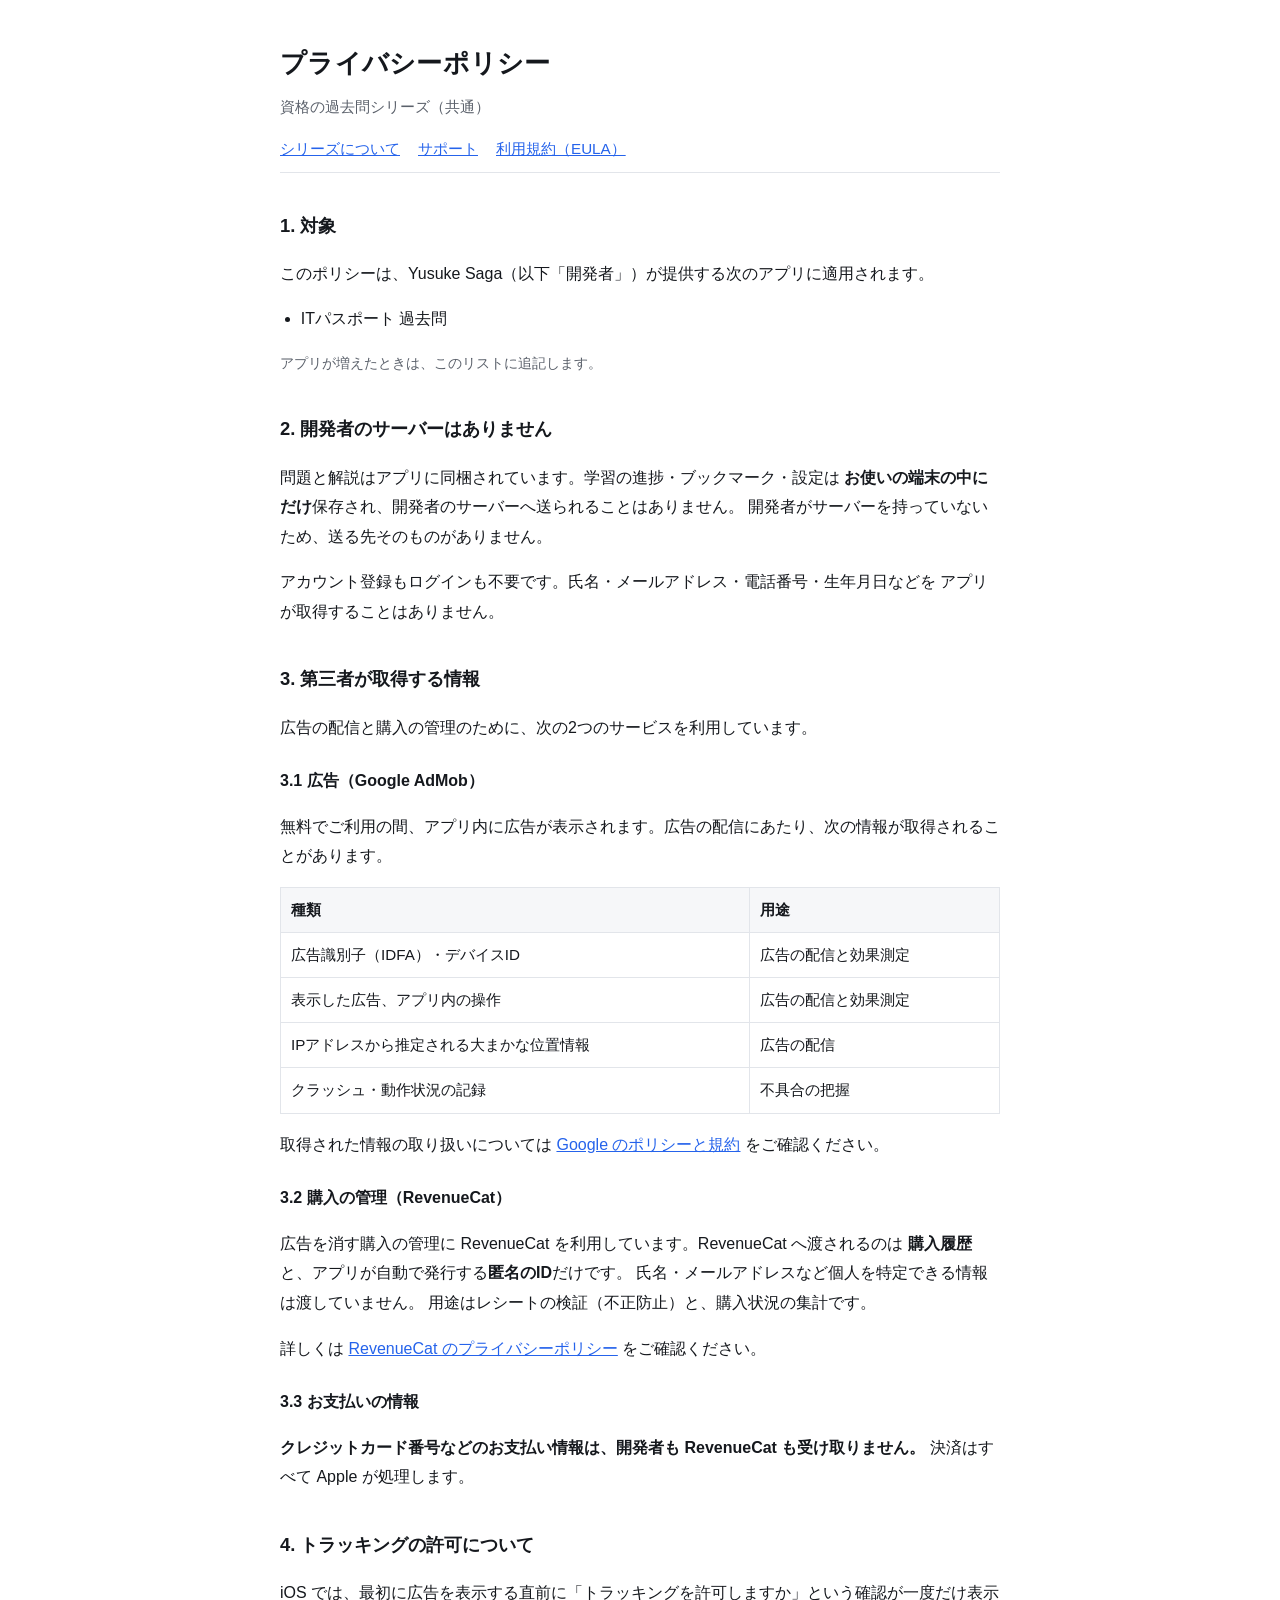
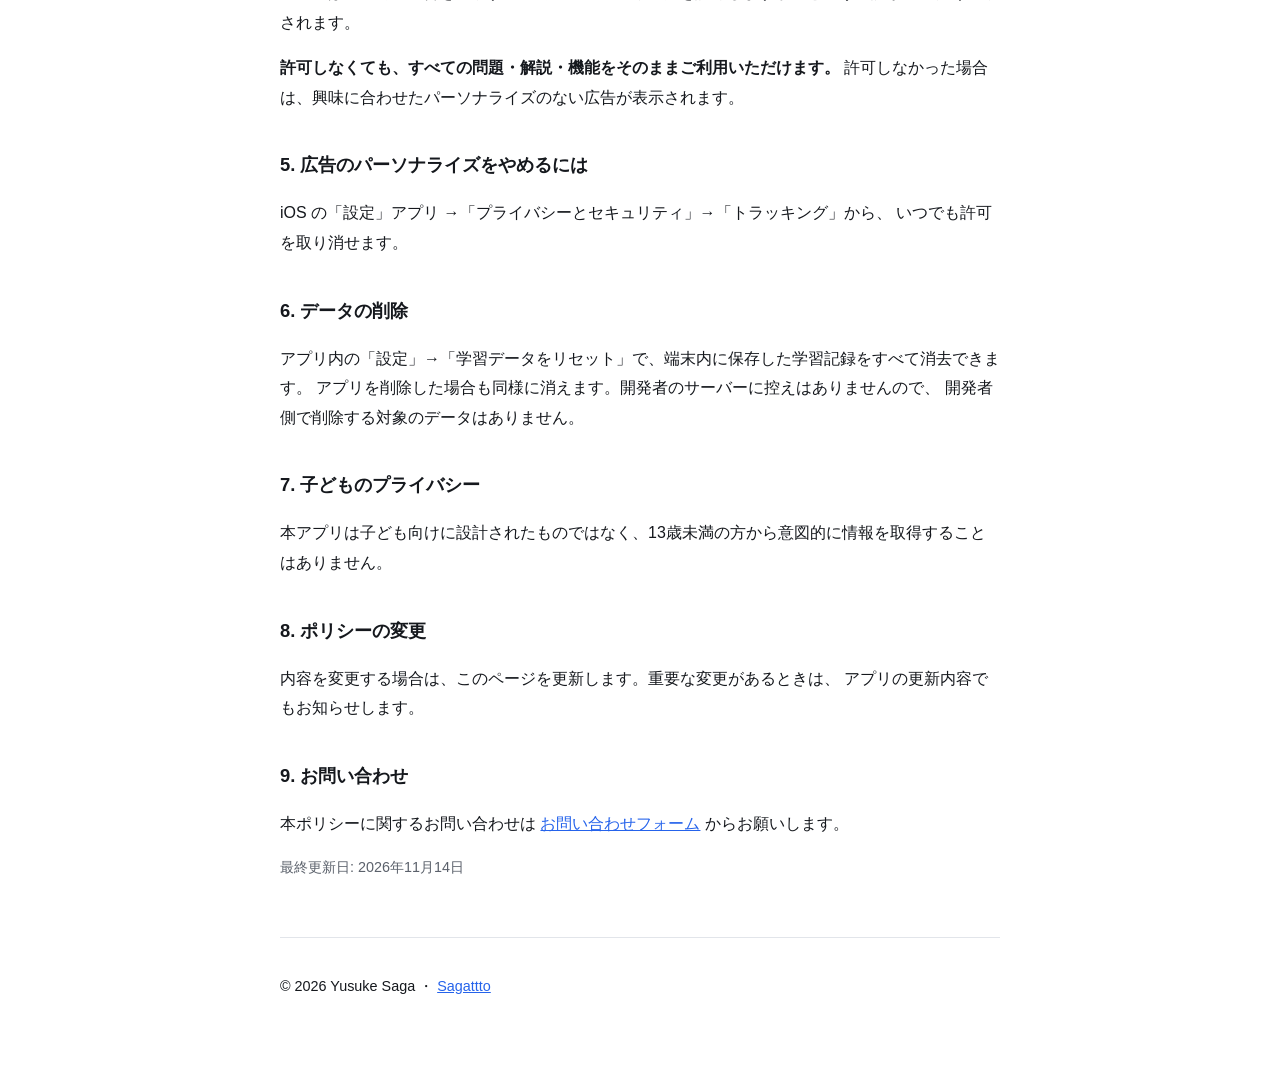
==== shikaku/privacy.html @ 4cab03e2 "規約・サポート・app-ads.txt 連絡先は全アプリ共通のお問い合わせフォームに統一している。 個人のメールアドレスはこのサイトに載せない。  - index.html … 開発者サイトの入口。A" ====
<!DOCTYPE html>
<html lang="ja">
<head>
<meta charset="utf-8">
<meta name="viewport" content="width=device-width, initial-scale=1">
<title>プライバシーポリシー | 資格の過去問シリーズ</title>
<link rel="stylesheet" href="/style.css">
</head>
<body>
<header>
  <h1>プライバシーポリシー</h1>
  <p>資格の過去問シリーズ（共通）</p>
  <nav>
    <a href="/shikaku/">シリーズについて</a>
    <a href="/shikaku/support.html">サポート</a>
    <a href="https://www.apple.com/legal/internet-services/itunes/dev/stdeula/">利用規約（EULA）</a>
  </nav>
</header>

<main>
  <h2>1. 対象</h2>
  <p>このポリシーは、Yusuke Saga（以下「開発者」）が提供する次のアプリに適用されます。</p>
  <ul>
    <li>ITパスポート 過去問</li>
  </ul>
  <p class="muted">アプリが増えたときは、このリストに追記します。</p>

  <h2>2. 開発者のサーバーはありません</h2>
  <p>
    問題と解説はアプリに同梱されています。学習の進捗・ブックマーク・設定は
    <strong>お使いの端末の中にだけ</strong>保存され、開発者のサーバーへ送られることはありません。
    開発者がサーバーを持っていないため、送る先そのものがありません。
  </p>
  <p>
    アカウント登録もログインも不要です。氏名・メールアドレス・電話番号・生年月日などを
    アプリが取得することはありません。
  </p>

  <h2>3. 第三者が取得する情報</h2>
  <p>広告の配信と購入の管理のために、次の2つのサービスを利用しています。</p>

  <h3>3.1 広告（Google AdMob）</h3>
  <p>無料でご利用の間、アプリ内に広告が表示されます。広告の配信にあたり、次の情報が取得されることがあります。</p>
  <table>
    <tr><th>種類</th><th>用途</th></tr>
    <tr><td>広告識別子（IDFA）・デバイスID</td><td>広告の配信と効果測定</td></tr>
    <tr><td>表示した広告、アプリ内の操作</td><td>広告の配信と効果測定</td></tr>
    <tr><td>IPアドレスから推定される大まかな位置情報</td><td>広告の配信</td></tr>
    <tr><td>クラッシュ・動作状況の記録</td><td>不具合の把握</td></tr>
  </table>
  <p>
    取得された情報の取り扱いについては
    <a href="https://policies.google.com/technologies/partner-sites">Google のポリシーと規約</a>
    をご確認ください。
  </p>

  <h3>3.2 購入の管理（RevenueCat）</h3>
  <p>
    広告を消す購入の管理に RevenueCat を利用しています。RevenueCat へ渡されるのは
    <strong>購入履歴</strong>と、アプリが自動で発行する<strong>匿名のID</strong>だけです。
    氏名・メールアドレスなど個人を特定できる情報は渡していません。
    用途はレシートの検証（不正防止）と、購入状況の集計です。
  </p>
  <p>
    詳しくは
    <a href="https://www.revenuecat.com/privacy/">RevenueCat のプライバシーポリシー</a>
    をご確認ください。
  </p>

  <h3>3.3 お支払いの情報</h3>
  <p>
    <strong>クレジットカード番号などのお支払い情報は、開発者も RevenueCat も受け取りません。</strong>
    決済はすべて Apple が処理します。
  </p>

  <h2>4. トラッキングの許可について</h2>
  <p>
    iOS では、最初に広告を表示する直前に「トラッキングを許可しますか」という確認が一度だけ表示されます。
  </p>
  <p>
    <strong>許可しなくても、すべての問題・解説・機能をそのままご利用いただけます。</strong>
    許可しなかった場合は、興味に合わせたパーソナライズのない広告が表示されます。
  </p>

  <h2>5. 広告のパーソナライズをやめるには</h2>
  <p>
    iOS の「設定」アプリ →「プライバシーとセキュリティ」→「トラッキング」から、
    いつでも許可を取り消せます。
  </p>

  <h2>6. データの削除</h2>
  <p>
    アプリ内の「設定」→「学習データをリセット」で、端末内に保存した学習記録をすべて消去できます。
    アプリを削除した場合も同様に消えます。開発者のサーバーに控えはありませんので、
    開発者側で削除する対象のデータはありません。
  </p>

  <h2>7. 子どものプライバシー</h2>
  <p>
    本アプリは子ども向けに設計されたものではなく、13歳未満の方から意図的に情報を取得することはありません。
  </p>

  <h2>8. ポリシーの変更</h2>
  <p>
    内容を変更する場合は、このページを更新します。重要な変更があるときは、
    アプリの更新内容でもお知らせします。
  </p>

  <h2>9. お問い合わせ</h2>
  <p>
    本ポリシーに関するお問い合わせは
    <a href="https://forms.gle/SS3hxJVVx1hNDNq5A">お問い合わせフォーム</a>
    からお願いします。
  </p>

  <p class="muted">最終更新日: 2026年11月14日</p>
</main>

<footer>
  <p>© 2026 Yusuke Saga ・ <a href="/">Sagattto</a></p>
</footer>
</body>
</html>
---- style.css ----
/* Sagattto のアプリサイト。1ファイルで全ページぶん。 */
:root {
  color-scheme: light dark;
  --bg: #ffffff;
  --card: #f6f7f9;
  --text: #15181d;
  --sub: #5b616b;
  --line: #e2e5ea;
  --link: #2563eb;
}
@media (prefers-color-scheme: dark) {
  :root {
    --bg: #0b0d12;
    --card: #161a21;
    --text: #e9ecf1;
    --sub: #9aa2ae;
    --line: #262b34;
    --link: #6aa6ff;
  }
}
* { box-sizing: border-box; }
body {
  margin: 0;
  padding: 0 20px 72px;
  background: var(--bg);
  color: var(--text);
  font-family: -apple-system, BlinkMacSystemFont, "Hiragino Sans", "Noto Sans JP", sans-serif;
  line-height: 1.85;
  font-size: 16px;
  -webkit-text-size-adjust: 100%;
}
main, header, footer { max-width: 720px; margin: 0 auto; }
header { padding: 40px 0 8px; border-bottom: 1px solid var(--line); margin-bottom: 28px; }
header h1 { font-size: 1.6rem; margin: 0 0 6px; letter-spacing: .01em; }
header p { color: var(--sub); margin: 0; font-size: .95rem; }
nav { margin-top: 14px; display: flex; gap: 18px; flex-wrap: wrap; font-size: .95rem; }
h2 { font-size: 1.15rem; margin: 36px 0 10px; }
h3 { font-size: 1rem; margin: 24px 0 8px; }
p, li { color: var(--text); }
ul { padding-left: 1.3em; }
li { margin: 4px 0; }
a { color: var(--link); }
a:hover { text-decoration: none; }
.card {
  background: var(--card);
  border: 1px solid var(--line);
  border-radius: 14px;
  padding: 18px 20px;
  margin: 18px 0;
}
.card h3 { margin-top: 0; }
.muted { color: var(--sub); font-size: .9rem; }
table { border-collapse: collapse; width: 100%; margin: 14px 0; font-size: .95rem; }
th, td { border: 1px solid var(--line); padding: 8px 10px; text-align: left; vertical-align: top; }
th { background: var(--card); font-weight: 600; }
footer {
  margin-top: 56px; padding-top: 20px;
  border-top: 1px solid var(--line);
  color: var(--sub); font-size: .9rem;
}
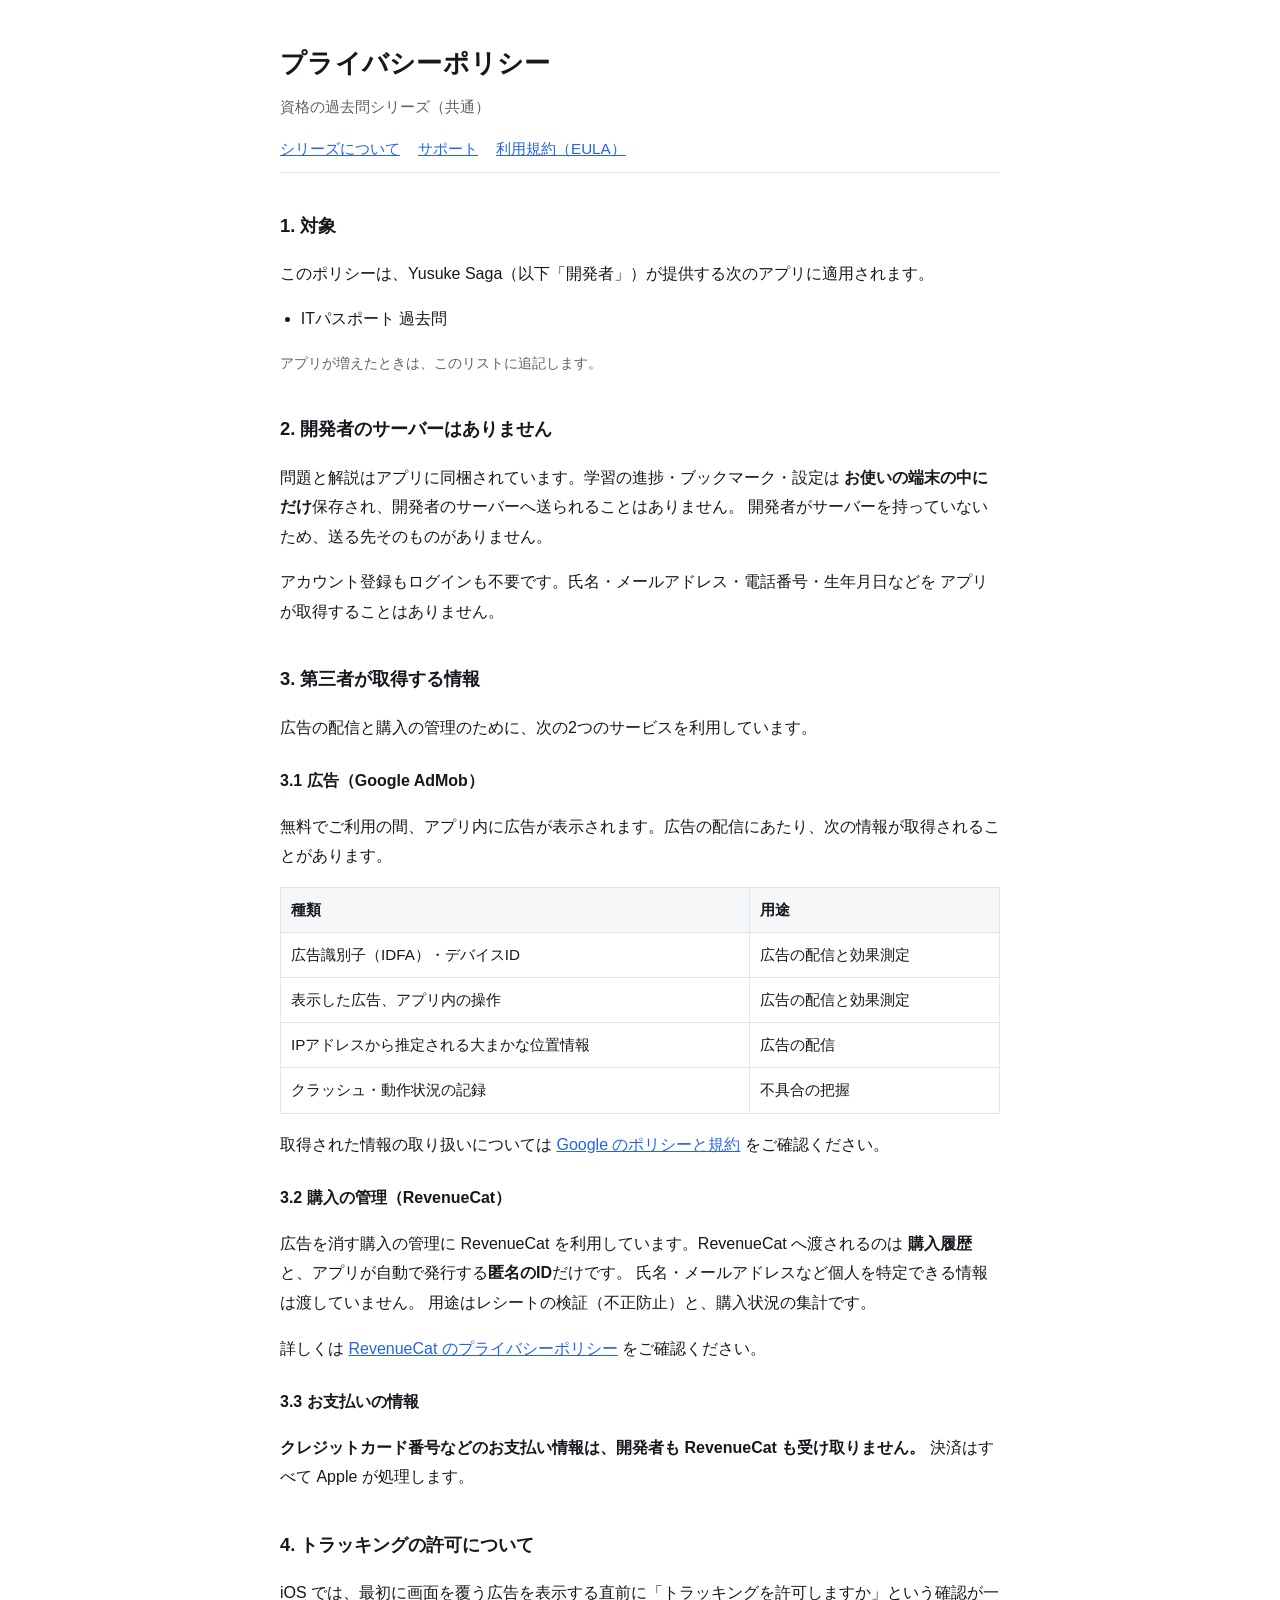
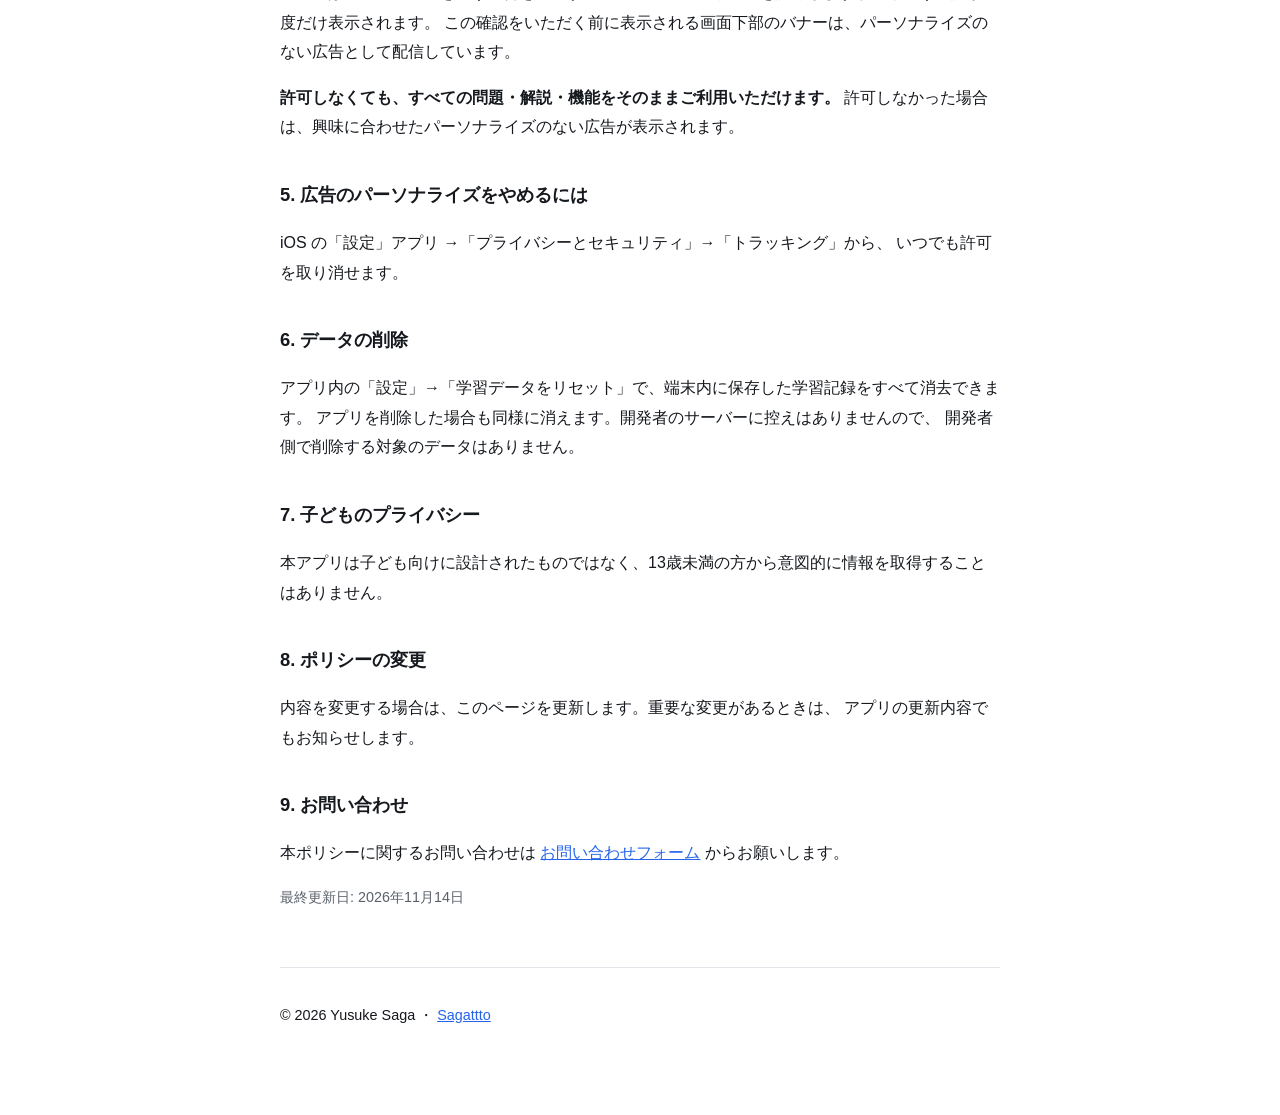
==== commit 758d6589: "広告の説明を実装に合わせる バナーは最初から表示し、オンボーディング保護（初回15問）は 画面を覆う広告にだけ掛ける仕様に変えたため。 ATT の確認前に出るバナーが非パーソナライズである点も明記した" ====
--- a/shikaku/privacy.html
+++ b/shikaku/privacy.html
@@ -75,7 +75,8 @@
 
   <h2>4. トラッキングの許可について</h2>
   <p>
-    iOS では、最初に広告を表示する直前に「トラッキングを許可しますか」という確認が一度だけ表示されます。
+    iOS では、最初に画面を覆う広告を表示する直前に「トラッキングを許可しますか」という確認が一度だけ表示されます。
+    この確認をいただく前に表示される画面下部のバナーは、パーソナライズのない広告として配信しています。
   </p>
   <p>
     <strong>許可しなくても、すべての問題・解説・機能をそのままご利用いただけます。</strong>
